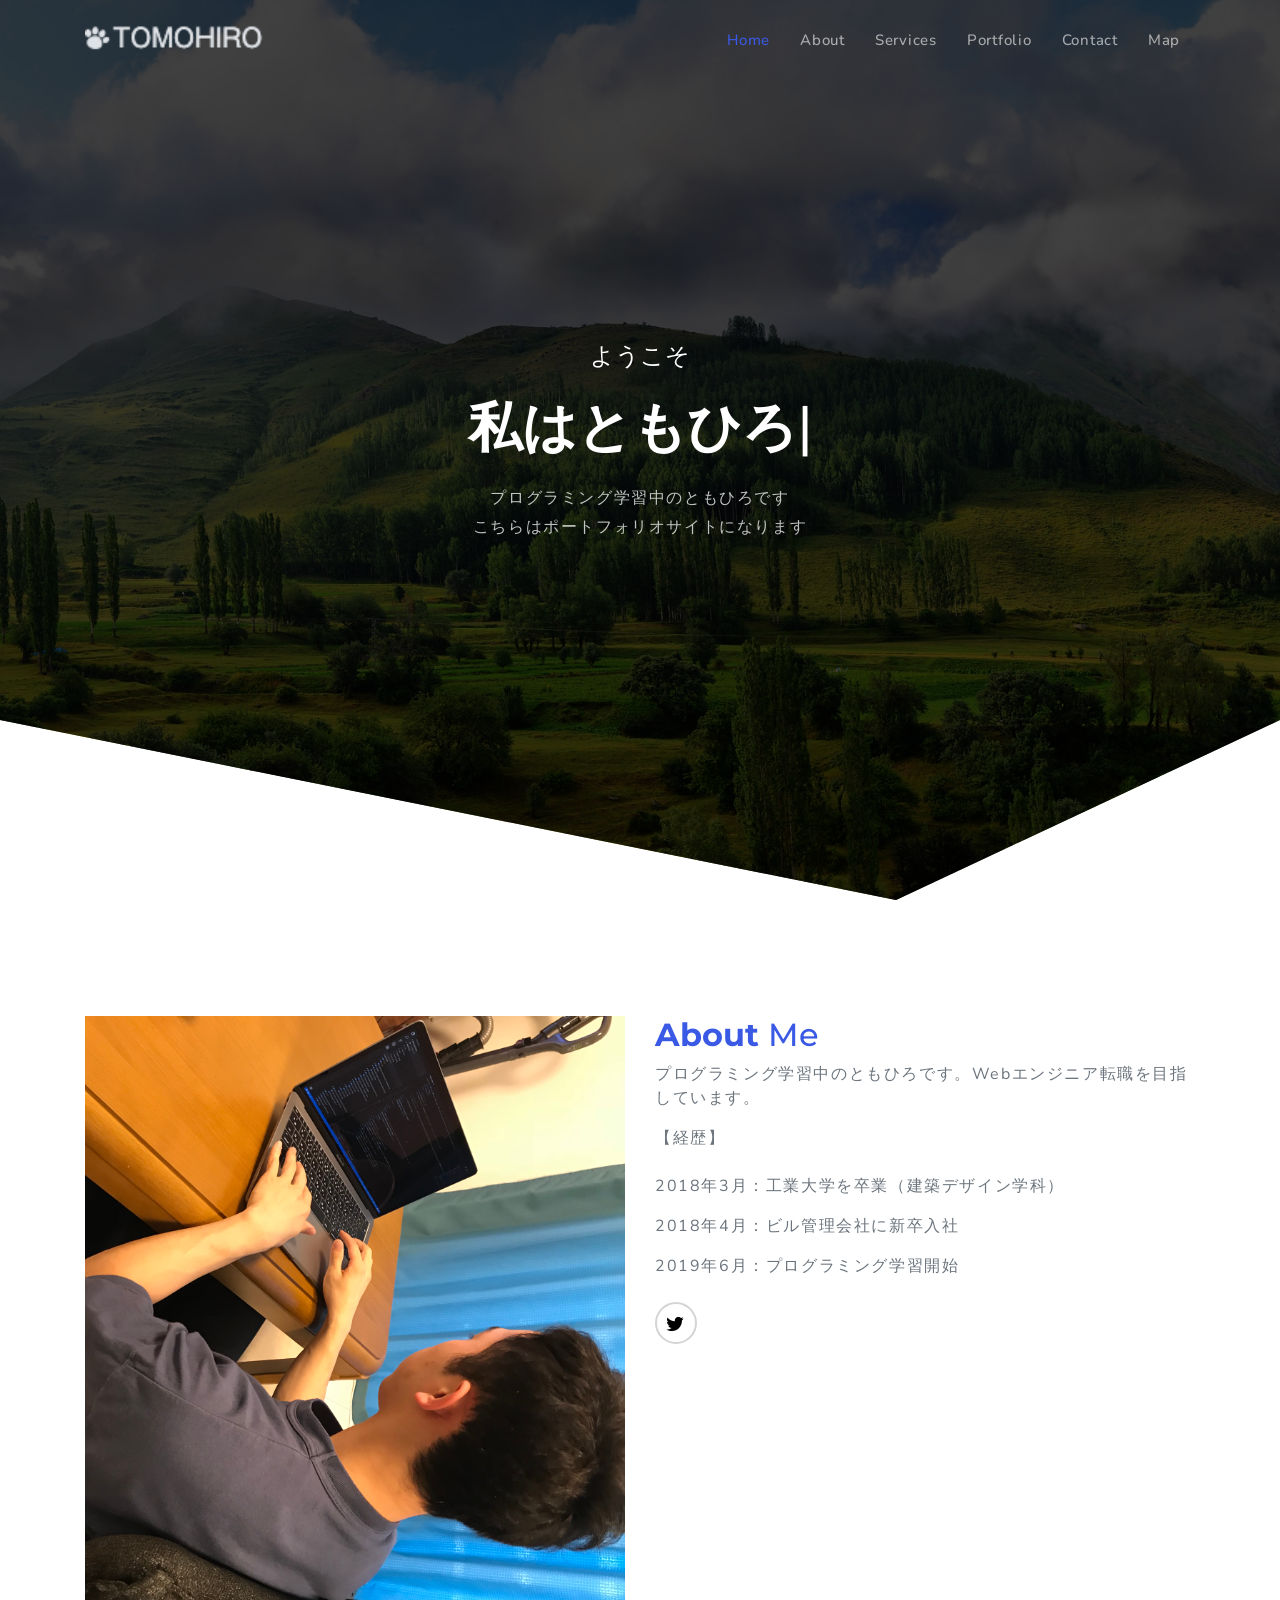
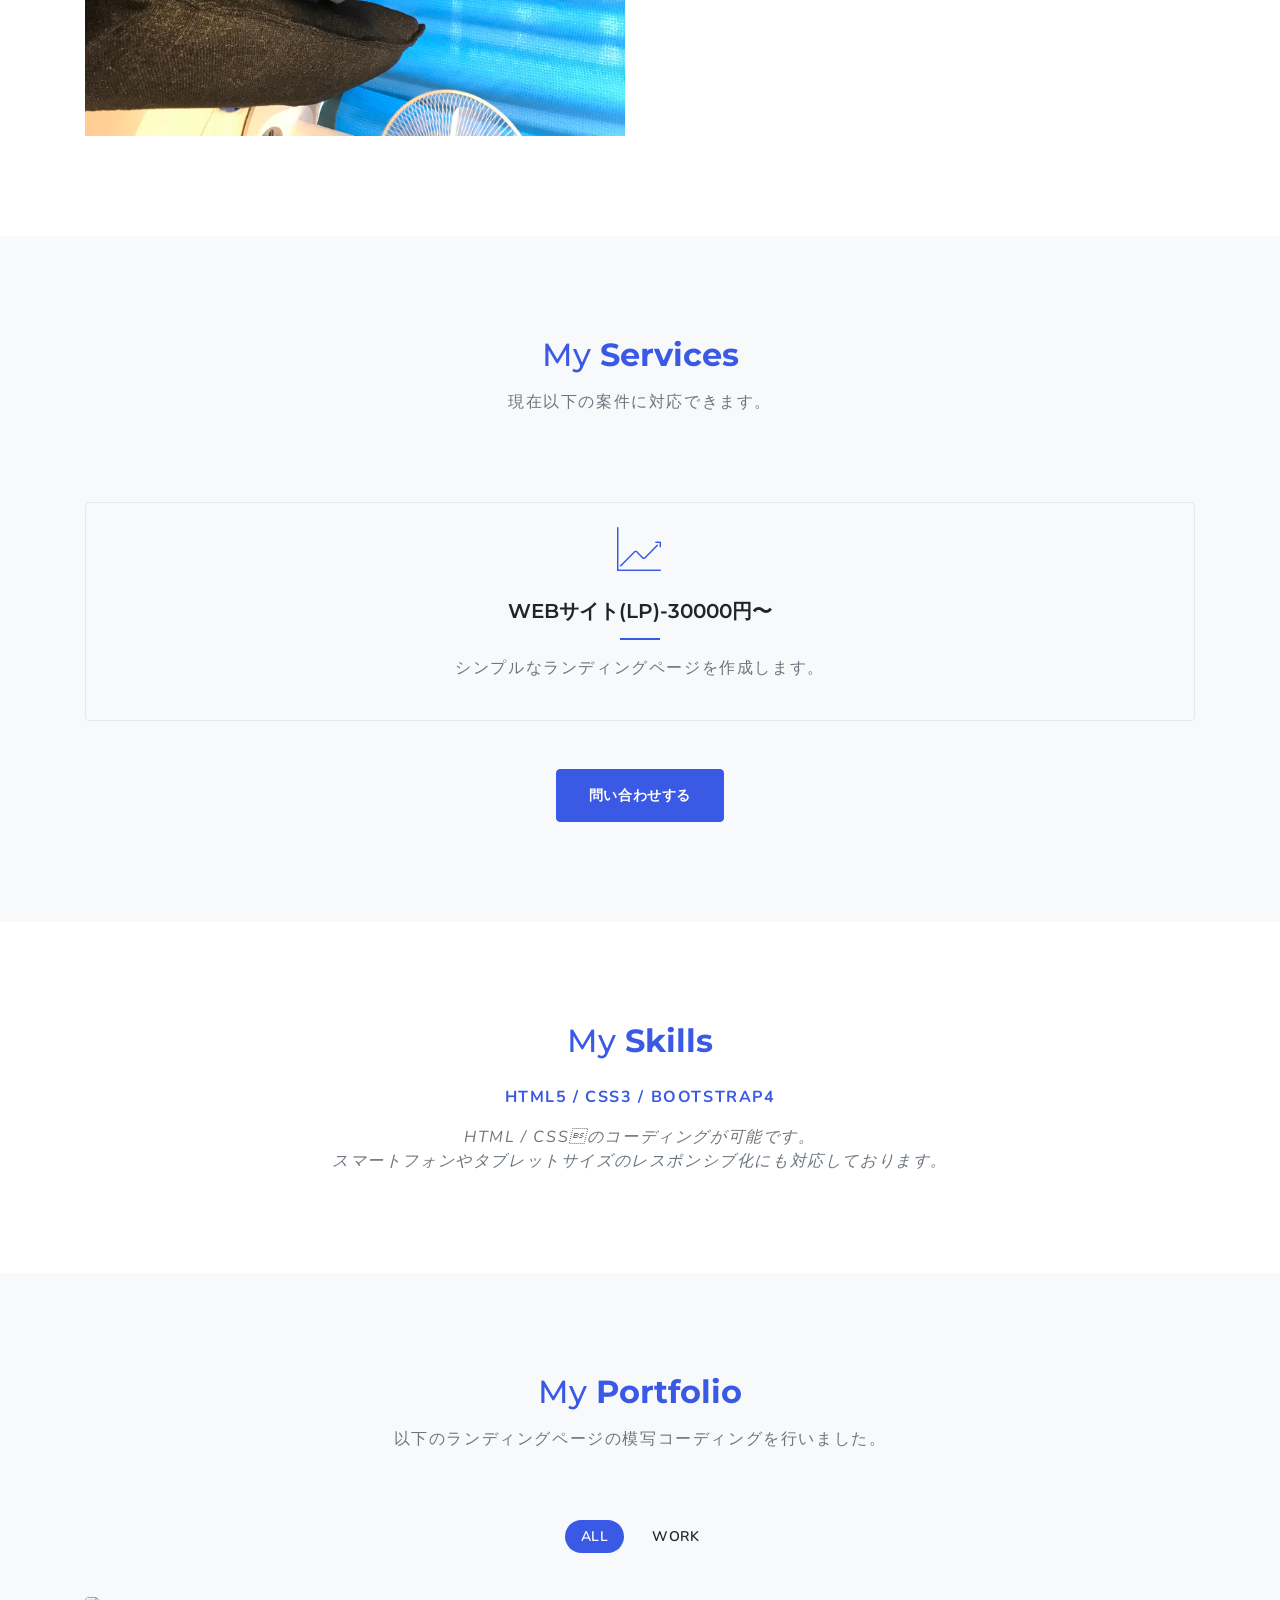
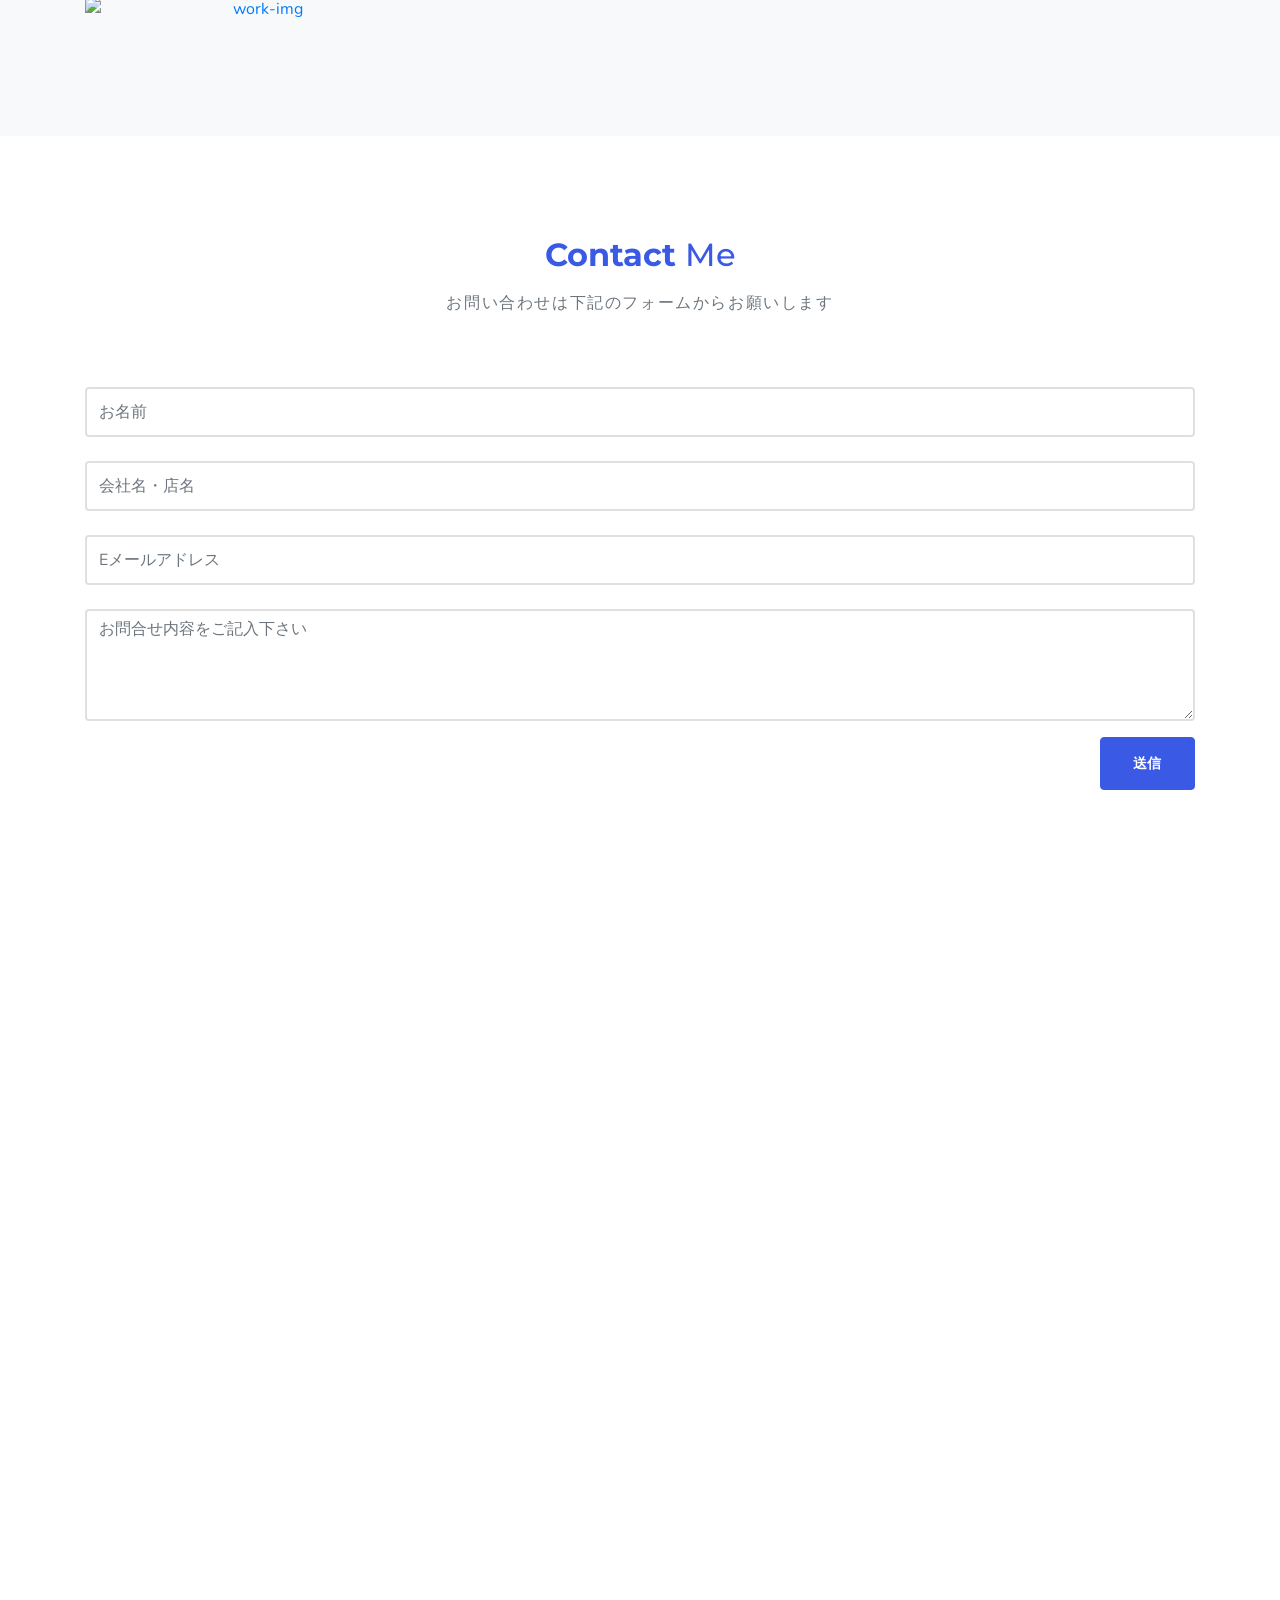
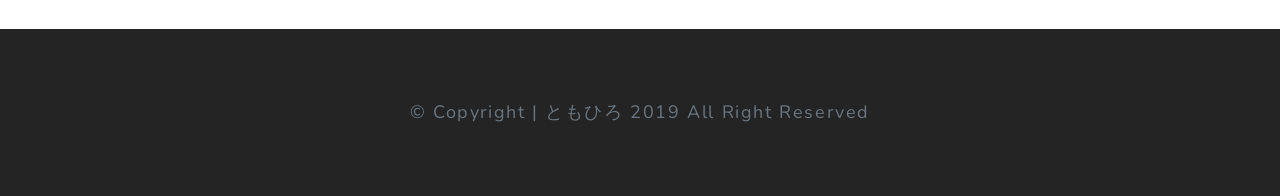
==== HTML/index_1.html @ e2dd45ac "portfolio commit" ====
<!DOCTYPE html>
<html lang="ja">
    <head>
        <meta charset="UTF-8">
        <meta name="viewport" content="width=device-width, initial-scale=1">
        <title>First Portfolio</title>
        <meta name="description" content="" />
        <meta name="keywords" content="" />
        <meta name="author" content="SRBThemes" />

        <link rel="shortcut icon" href="images/top-logo.png">

        <!--Bootstrap Css-->
        <link rel="stylesheet" type="text/css" href="css/bootstrap.min.css" />

        <!-- Materialdesign icons Css -->
        <link href="css/materialdesignicons.min.css" rel="stylesheet">

        <!-- Mobirise icons Css -->
        <link href="css/mobiriseicons.css" rel="stylesheet"> 

        <!-- Magnific-popup -->
        <link rel="stylesheet" href="css/magnific-popup.css">

        <!-- OWL SLIDER -->
        <link rel="stylesheet" href="css/owl.carousel.css" />
        <link rel="stylesheet" href="css/owl.theme.css" />
        <link rel="stylesheet" href="css/owl.transitions.css" />

        <!-- Custom style Css -->
        <link href="css/style.css" rel="stylesheet">

        <!-- Twitter card -->
        <meta name="twitter:card" content="summary_large_image"/> 
        <meta name="twitter:site" content="@Tomohiro_prg"/> 
        <meta property="og:url" content="https://www.tomohiro-p.com/"/>
        <meta property="og:title" content="ポートフォリオサイトが完成しました！"/> 
        <meta property="og:description" content="拙い内容ですが何とか形になりました。"/> 
        <meta property="og:image" content="https://www.tomohiro-p.com/public_html/images/ポートフォリオ1完成.png"/>

    </head>

    <body>

        <!-- Loader -->
        <div id="preloader">
            <div id="status">
                <div class="spinner">Loading...</div>
            </div>
        </div>

        <!-- Start Navbar -->
    	<nav class="navbar navbar-expand-lg fixed-top custom-nav sticky">
            <div class="container">

                <a class="navbar-brand pt-0 logo" href="#">
                    <img src="images/Tlogo-white.png" alt="" class="img-fluid logo-light">
                    <img src="images/Tlogo-dark.png" alt="" class="img-fluid logo-dark">
                </a>

                <button class="navbar-toggler" type="button" data-toggle="collapse" data-target="#navbarCollapse" aria-controls="navbarCollapse" aria-expanded="false" aria-label="Toggle navigation">
                    <span class="mdi mdi-menu"></span>
                </button>

                <div class="collapse navbar-collapse" id="navbarCollapse">
                    <ul class="navbar-nav ml-auto">
                        <li class="nav-item active">
                            <a class="nav-link" href="#home">Home</a>
                        </li>
                        <li class="nav-item">
                            <a class="nav-link" href="#about">About</a>
                        </li>
                        <li class="nav-item">
                            <a class="nav-link" href="#services">Services</a>
                        </li>
                        <li class="nav-item">
                            <a class="nav-link" href="#work">Portfolio</a>
                        </li>
                        <li class="nav-item">
                            <a class="nav-link" href="#contact">Contact</a>
                        </li>
                        <li class="nav-item">
                            <a class="nav-link" href="#Map">Map</a>
                        </li>
                    </ul>
                </div>
            </div>
        </nav>
        <!-- End Navbar -->

        <!-- START HOME -->
        <section class="section header-bg-img h-100vh" id="home">
            <div class="bg-overlay"></div>
            <div class="header-table">
                <div class="header-table-center">
                    <div class="container">
                        <div class="row justify-content-center">
                            <div class="col-lg-12">
                                <div class="text-center header-content mx-auto">
                                    <h4 class="text-white first-title mb-4">ようこそ</h4>
                                    <h1 class="header-name text-white text-capitalize mb-0"><span class="element font-weight-bold" data-elements="私はともひろ,社会人2年目,プログラミング学習中です"></span></h1>
                                    <p class="text-white mx-auto header-desc mt-4">プログラミング学習中のともひろです<br>こちらはポートフォリオサイトになります</p>
                                </div>
                            </div>
                        </div>
                    </div>
                </div>
            </div>
        </section>
        <!-- END HOME -->

        <!-- START ABOUT -->
        <section class="section" id="about">
            <div class="container">
                <div class="row">
                    <div class="col-lg-6">
                        <div class="mt-3">
                            <img src="images/image1.jpeg" alt="" class="img-fluid mx-auto d-block img-thumbnail　rounded-circle">
                        </div>
                    </div>
                    <div class="col-lg-6">
                        <div class="mt-3">
                            <h2 class="mini-title"><span class="font-weight-bold">About</span> Me</h2>
                            <p class="text-muted">プログラミング学習中のともひろです。Webエンジニア転職を目指しています。</p>
                            <p class="text-muted">【経歴】</p>
                            <p class="text-muted mt-4">2018年3月：工業大学を卒業（建築デザイン学科）</p>
                            <p class="text-muted mt-2">2018年4月：ビル管理会社に新卒入社</p>
                            <p class="text-muted mt-2">2019年6月：プログラミング学習開始</p>
                            <div>
                                <ul class="mb-0 about-social list-inline mt-4">
                                    <li class="list-inline-item"><a href="https://twitter.com/Tomohiro_prg"><i class="mdi mdi-twitter"></i></a></li>
                                </ul> 
                            </div>
                        </div>
                    </div>
                </div>
            </div>
        </section>
        <!-- END ABOUT -->

        <!-- START SERVICES -->
        <section class="section bg-light" id="services">
            <div class="container">
                <div class="row justify-content-center">
                    <div class="col-lg-12">
                        <div class="text-center">
                            <h2 class="mini-title">My <span class="font-weight-bold">Services</span></h2>
                            <p class="text-muted mx-auto section-subtitle mt-3">現在以下の案件に対応できます。</p>
                        </div>
                    </div>
                </div>
                <div class="row mt-5">
                    <div class="col-12">
                        <div class="text-center services-boxes rounded p-4 mt-4">
                            <div class="services-boxes-icon">
                                <i class="mbri-growing-chart text-custom display-4"></i>
                            </div>
                            <div class="mt-4">
                                <h5 class="mb-0">WEBサイト(LP)-30000円〜</h5>
                                <div class="services-title-border"></div>
                                <p class="text-muted mt-3">シンプルなランディングページを作成します。</p>
                            </div>
                        </div>
                    </div>
                    <div class="col-lg-12 text-center mt-5">
                           <a href="#contact"> <input type="button" onclick="" name="send" class="submitBnt btn btn-custom text-uppercase" value="問い合わせする">
                            <div id="simple-msg"></div> </a>
                        </div>                            
                </div>
            </div>
        </section>
        <!-- END SERVICES -->

        <!-- START CTA -->
        <section class="section">
            <div class="container">
                <div class="row">
                    <div class="col-lg-12">
                        <div class="text-center">
                            <h2 class="mini-title">My <span class="font-weight-bold">Skills</span></h2>
                        </div>
                        <div class="text-center mt-4">
                            <p><span class="can-do font-weight-bold">HTML5  /  CSS3  /  BOOTSTRAP4</span></p>
                            <i class="text-muted">HTML / CSSのコーディングが可能です。</i><br>
                            <i class="text-muted mt-6">スマートフォンやタブレットサイズのレスポンシブ化にも対応しております。</i>
                        </div>
                    </div>
                </div>
            </div>
        </section>
        <!-- END CTA -->

        <!-- START CLIENT -->
        <!-- END CLIENT -->

        <!--START WORK -->   
        <section class="section text-center bg-light" id="work">
            <div class="container">
                <div class="row justify-content-center">
                    <div class="col-lg-12">
                        <div class="text-center">
                            <h2 class="mini-title">My <span class="font-weight-bold">Portfolio</span></h2>
                            <p class="text-muted mx-auto section-subtitle mt-3">以下のランディングページの模写コーディングを行いました。</p>
                        </div>
                    </div>
                </div>
                <div class="row mt-5 ">
                    <ul class="col list-unstyled list-inline mb-0 text-uppercase work_menu" id="menu-filter">
                        <li class="list-inline-item"><a class="active" data-filter="*">All</a></li>
                        <li class="list-inline-item"><a class="" data-filter=".WORK">WORK</a></li>
                    </ul>
                </div>
            </div>
            <div class="container">
                <div class="row mt-4 work-filter">

                    <div class="col-lg-4 work_item seo wordpress">
                        <a href="images/FireShot Capture - Nuno - Responsive Bootstrap Theme - .png" class="img-zoom">
                            <div class="work_box">
                                <div class="work_img">
                                    <img src="images/FireShot Capture - Nuno - Responsive Bootstrap Theme - .png" class="img-fluid mx-auto d-block rounded" alt="work-img">
                                </div>
                                <div class="work_detail">
                                    <p class="mb-2">模写コーディング</p>
                                    <h4 class="mb-0">NUNO</h4>
                                </div>
                            </div>
                        </a>
                    </div>

                </div>
            </div>
        </section>
        <!--END WORK -->

        <!-- START BLOG -->
        
        <!-- END BLOG -->

        
        <!-- START CONTACT -->
        <section class="section" id="contact">
            <div class="container">
                <div class="row justify-content-center">
                    <div class="col-lg-12">
                        <div class="text-center">
                            <h2 class="mini-title"><span class="font-weight-bold">Contact</span> Me</h2>
                            <p class="text-muted mx-auto section-subtitle mt-3">お問い合わせは下記のフォームからお願いします</p>
                        </div>
                    </div>
                </div> 
                
                <div class="row mt-5">
                    <div class="col-lg-12">
                        <div class="form-kerri contact_form">
                            <div id="message">
                            <form method="post" action="https://docs.google.com/forms/d/e/1FAIpQLSfWb89iBG3KanqYrWoj-IJYc4xlv-bCYcc3kY2G_i1L1k1E7g/formResponse" name="contact-form" id="working_form" target="_top">
                                <div class="row">
                                    <div class="col-12">
                                        <div class="form-group mt-2">
                                            <input name="entry.1103098903" id="name" type="text" class="form-control" placeholder="お名前" required/>
                                        </div>
                                    </div>
                                    <div class="col-12">
                                        <div class="form-group mt-2">
                                            <input name="entry.994444176" id="company" type="text" class="form-control" placeholder="会社名・店名" required/>
                                        </div>
                                    </div>
                                    <div class="col-12">
                                        <div class="form-group mt-2">
                                            <input name="entry.2099727478" id="email" type="email" class="form-control" placeholder="Eメールアドレス" required/>
                                        </div>
                                    </div>                                
                                </div>
                                
                                <div class="row">
                                    <div class="col-lg-12">
                                        <div class="form-group mt-2">
                                            <textarea required name="entry.84946763" id="comments" rows="4" class="form-control" placeholder="お問合せ内容をご記入下さい"></textarea>
                                        </div>
                                    </div>
                                </div>
                                <div class="row">
                                    <div class="col-lg-12 text-right">
                                        <input type="submit" id="submit" name="send" class="submitBnt btn btn-custom text-uppercase" value="送信">
                                    </div>
                                </div>
                            </form>
                             </div>
                            </div>
                        </div>  
                    </div>
                </div>
            </div>
        </section>

        <!-- END CONTACT -->

        <!-- START MAP -->

            <div class="container text-center my-4" id="Map">
                    <iframe class="map" src="https://www.google.com/maps/embed?pb=!1m18!1m12!1m3!1d3240.827853398547!2d139.76493611528775!3d35.68124053757866!2m3!1f0!2f0!3f0!3m2!1i1024!2i768!4f13.1!3m3!1m2!1s0x60188bfbd89f700b%3A0x277c49ba34ed38!2z5p2x5Lqs6aeF!5e0!3m2!1sja!2sjp!4v1567307758973!5m2!1sja!2sjp" width="800" height="600" frameborder="0" style="border:0;" allowfullscreen=""></iframe>
            </div>

        <!-- END MAP -->

        <!--START FOOTER-->
        <footer class="footer bg-light">
            <div class="container">
                <div class="row justify-content-center text-center">
                    <div class="col-md-12">
                        <div class="text-center text-white footer-alt">
                            <p class="text-muted mb-0">&copy; Copyright | ともひろ 2019 All Right Reserved</p>
                        </div>
                    </div>
                </div>
            </div>
        </footer>
        <!--END FOOTER-->
      
        <!-- JAVASCRIPTS -->
        <script src="js/jquery.min.js"></script>
        <script src="js/popper.min.js"></script>
        <script src="js/bootstrap.min.js"></script>
        <!--EASING JS-->
        <script src="js/jquery.easing.min.js"></script>
        <script src="js/scrollspy.min.js"></script>
        <!--PORTFOLIO FILTER JS-->
        <script src="js/isotope.js"></script>
        <!-- Magnific Popup Js -->
        <script src="js/jquery.magnific-popup.min.js"></script>
        <!-- TYPED -->
        <script src="js/typed.js"></script>
        <!-- OWL CAROUSEL -->
        <script src="js/owl.carousel.min.js"></script>
        <!-- CONTACT JS -->
        <script src="js/contact.js"></script>
        <!--CUSTOM JS-->
        <script src="js/custom.js"></script>
    </body>
</html>
---- HTML/css/mobiriseicons.css ----
@font-face {
  font-family: 'MobiriseIcons';
  src:  url('../fonts/MobiriseIcons.eot?5dqoim');
  src:  url('../fonts/MobiriseIcons.eot?5dqoim#iefix') format('embedded-opentype'),
    url('../fonts/mobirise.ttf?5dqoim') format('truetype'),
    url('../fonts/mobirise.woff?5dqoim') format('woff'),
    url('../fonts/MobiriseIcons.svg?5dqoim#MobiriseIcons') format('svg');
  font-weight: normal;
  font-style: normal;
}

[class^="mbri-"], [class*=" mbri-"] {
  /* use !important to prevent issues with browser extensions that change fonts */
  font-family: 'MobiriseIcons' !important;
  speak: none;
  font-style: normal;
  font-weight: normal;
  font-variant: normal;
  text-transform: none;
  line-height: 1;

  /* Better Font Rendering =========== */
  -webkit-font-smoothing: antialiased;
  -moz-osx-font-smoothing: grayscale;
}

.mbri-add-submenu:before {
  content: "\e900";
}
.mbri-alert:before {
  content: "\e901";
}
.mbri-align-center:before {
  content: "\e902";
}
.mbri-align-justify:before {
  content: "\e903";
}
.mbri-align-left:before {
  content: "\e904";
}
.mbri-align-right:before {
  content: "\e905";
}
.mbri-android:before {
  content: "\e906";
}
.mbri-apple:before {
  content: "\e907";
}
.mbri-arrow-down:before {
  content: "\e908";
}
.mbri-arrow-next:before {
  content: "\e909";
}
.mbri-arrow-prev:before {
  content: "\e90a";
}
.mbri-arrow-up:before {
  content: "\e90b";
}
.mbri-bold:before {
  content: "\e90c";
}
.mbri-bookmark:before {
  content: "\e90d";
}
.mbri-bootstrap:before {
  content: "\e90e";
}
.mbri-briefcase:before {
  content: "\e90f";
}
.mbri-browse:before {
  content: "\e910";
}
.mbri-bulleted-list:before {
  content: "\e911";
}
.mbri-calendar:before {
  content: "\e912";
}
.mbri-camera:before {
  content: "\e913";
}
.mbri-cart-add:before {
  content: "\e914";
}
.mbri-cart-full:before {
  content: "\e915";
}
.mbri-cash:before {
  content: "\e916";
}
.mbri-change-style:before {
  content: "\e917";
}
.mbri-chat:before {
  content: "\e918";
}
.mbri-clock:before {
  content: "\e919";
}
.mbri-close:before {
  content: "\e91a";
}
.mbri-cloud:before {
  content: "\e91b";
}
.mbri-code:before {
  content: "\e91c";
}
.mbri-contact-form:before {
  content: "\e91d";
}
.mbri-credit-card:before {
  content: "\e91e";
}
.mbri-cursor-click:before {
  content: "\e91f";
}
.mbri-cust-feedback:before {
  content: "\e920";
}
.mbri-database:before {
  content: "\e921";
}
.mbri-delivery:before {
  content: "\e922";
}
.mbri-desktop:before {
  content: "\e923";
}
.mbri-devices:before {
  content: "\e924";
}
.mbri-down:before {
  content: "\e925";
}
.mbri-download:before {
  content: "\e926";
}
.mbri-drag-n-drop:before {
  content: "\e927";
}
.mbri-drag-n-drop2:before {
  content: "\e928";
}
.mbri-edit:before {
  content: "\e929";
}
.mbri-edit2:before {
  content: "\e92a";
}
.mbri-error:before {
  content: "\e92b";
}
.mbri-extension:before {
  content: "\e92c";
}
.mbri-features:before {
  content: "\e92d";
}
.mbri-file:before {
  content: "\e92e";
}
.mbri-flag:before {
  content: "\e92f";
}
.mbri-folder:before {
  content: "\e930";
}
.mbri-gift:before {
  content: "\e931";
}
.mbri-github:before {
  content: "\e932";
}
.mbri-globe-2:before {
  content: "\e933";
}
.mbri-globe:before {
  content: "\e934";
}
.mbri-growing-chart:before {
  content: "\e935";
}
.mbri-hearth:before {
  content: "\e936";
}
.mbri-help:before {
  content: "\e937";
}
.mbri-home:before {
  content: "\e938";
}
.mbri-hot-cup:before {
  content: "\e939";
}
.mbri-idea:before {
  content: "\e93a";
}
.mbri-image-gallery:before {
  content: "\e93b";
}
.mbri-image-slider:before {
  content: "\e93c";
}
.mbri-info:before {
  content: "\e93d";
}
.mbri-italic:before {
  content: "\e93e";
}
.mbri-key:before {
  content: "\e93f";
}
.mbri-laptop:before {
  content: "\e940";
}
.mbri-layers:before {
  content: "\e941";
}
.mbri-left-right:before {
  content: "\e942";
}
.mbri-left:before {
  content: "\e943";
}
.mbri-letter:before {
  content: "\e944";
}
.mbri-like:before {
  content: "\e945";
}
.mbri-link:before {
  content: "\e946";
}
.mbri-lock:before {
  content: "\e947";
}
.mbri-login:before {
  content: "\e948";
}
.mbri-logout:before {
  content: "\e949";
}
.mbri-magic-stick:before {
  content: "\e94a";
}
.mbri-map-pin:before {
  content: "\e94b";
}
.mbri-menu:before {
  content: "\e94c";
}
.mbri-mobile:before {
  content: "\e94d";
}
.mbri-mobile2:before {
  content: "\e94e";
}
.mbri-mobirise:before {
  content: "\e94f";
}
.mbri-more-horizontal:before {
  content: "\e950";
}
.mbri-more-vertical:before {
  content: "\e951";
}
.mbri-music:before {
  content: "\e952";
}
.mbri-new-file:before {
  content: "\e953";
}
.mbri-numbered-list:before {
  content: "\e954";
}
.mbri-opened-folder:before {
  content: "\e955";
}
.mbri-pages:before {
  content: "\e956";
}
.mbri-paper-plane:before {
  content: "\e957";
}
.mbri-paperclip:before {
  content: "\e958";
}
.mbri-photo:before {
  content: "\e959";
}
.mbri-photos:before {
  content: "\e95a";
}
.mbri-pin:before {
  content: "\e95b";
}
.mbri-play:before {
  content: "\e95c";
}
.mbri-plus:before {
  content: "\e95d";
}
.mbri-preview:before {
  content: "\e95e";
}
.mbri-print:before {
  content: "\e95f";
}
.mbri-protect:before {
  content: "\e960";
}
.mbri-question:before {
  content: "\e961";
}
.mbri-quote-left:before {
  content: "\e962";
}
.mbri-quote-right:before {
  content: "\e963";
}
.mbri-redo:before {
  content: "\e964";
}
.mbri-refresh:before {
  content: "\e965";
}
.mbri-responsive:before {
  content: "\e966";
}
.mbri-right:before {
  content: "\e967";
}
.mbri-rocket:before {
  content: "\e968";
}
.mbri-sad-face:before {
  content: "\e969";
}
.mbri-sale:before {
  content: "\e96a";
}
.mbri-save:before {
  content: "\e96b";
}
.mbri-search:before {
  content: "\e96c";
}
.mbri-setting:before {
  content: "\e96d";
}
.mbri-setting2:before {
  content: "\e96e";
}
.mbri-setting3:before {
  content: "\e96f";
}
.mbri-share:before {
  content: "\e970";
}
.mbri-shopping-bag:before {
  content: "\e971";
}
.mbri-shopping-basket:before {
  content: "\e972";
}
.mbri-shopping-cart:before {
  content: "\e973";
}
.mbri-sites:before {
  content: "\e974";
}
.mbri-smile-face:before {
  content: "\e975";
}
.mbri-speed:before {
  content: "\e976";
}
.mbri-star:before {
  content: "\e977";
}
.mbri-success:before {
  content: "\e978";
}
.mbri-sun:before {
  content: "\e979";
}
.mbri-sun2:before {
  content: "\e97a";
}
.mbri-tablet-vertical:before {
  content: "\e97b";
}
.mbri-tablet:before {
  content: "\e97c";
}
.mbri-target:before {
  content: "\e97d";
}
.mbri-timer:before {
  content: "\e97e";
}
.mbri-to-ftp:before {
  content: "\e97f";
}
.mbri-to-local-drive:before {
  content: "\e980";
}
.mbri-touch-swipe:before {
  content: "\e981";
}
.mbri-touch:before {
  content: "\e982";
}
.mbri-trash:before {
  content: "\e983";
}
.mbri-underline:before {
  content: "\e984";
}
.mbri-undo:before {
  content: "\e985";
}
.mbri-unlink:before {
  content: "\e986";
}
.mbri-unlock:before {
  content: "\e987";
}
.mbri-up-down:before {
  content: "\e988";
}
.mbri-up:before {
  content: "\e989";
}
.mbri-update:before {
  content: "\e98a";
}
.mbri-upload:before {
  content: "\e98b";
}
.mbri-user:before {
  content: "\e98c";
}
.mbri-user2:before {
  content: "\e98d";
}
.mbri-users:before {
  content: "\e98e";
}
.mbri-video-play:before {
  content: "\e98f";
}
.mbri-video:before {
  content: "\e990";
}
.mbri-watch:before {
  content: "\e991";
}
.mbri-website-theme:before {
  content: "\e992";
}
.mbri-wifi:before {
  content: "\e993";
}
.mbri-windows:before {
  content: "\e994";
}
.mbri-zoom-out:before {
  content: "\e995";
}
---- HTML/css/style.css ----
/*-----------------------------------------------------------
* Template Name    : Kerri | Responsive Bootstrap 4 Personal Template
* Author           : SRBThemes
* Version          : 1.0.0
* Created          : March 2018
* File Description : Main css file of the template
*------------------------------------------------------------
*/


/***********************
    1.BASIC
    2.HELPER
    3.NAVBAR
    4.HOME
    5.ABOUT 
    6.SERVICES
    7.CLIENT
    8.WORK
    9.CONTACT
    10.FOOTER
    11.RESPONSIVE
************************/

@import url('https://fonts.googleapis.com/css?family=Montserrat:400,500,600|Nunito:400,600,700');


/*======================
        1.BASIC
========================*/

body {
    font-family: 'Nunito', sans-serif;
    overflow-x: hidden;
}

h1,
h2,
h3,
h4,
h5,
h6 {
    font-family: 'Montserrat', sans-serif;
}

a,
a:hover,
a:focus,
button,
button:focus {
    text-decoration: none !important;
    outline: none !important;
    box-shadow: none !important;
}

::selection {
    background: rgba(166, 175, 189, 0.3);
}

::-moz-selection {
    background: rgba(166, 175, 189, 0.3);
}

#preloader {
    position: fixed;
    top: 0;
    left: 0;
    right: 0;
    bottom: 0;
    background-color: #fff;
    z-index: 9999999;
}

#status {
    width: 40px;
    height: 40px;
    position: absolute;
    left: 50%;
    top: 50%;
    margin: -20px 0 0 -20px;
}

.spinner {
    margin: 0 auto;
    font-size: 10px;
    position: relative;
    text-indent: -9999em;
    border-top: 5px solid #3a59e4;
    border-right: 5px solid #3a59e4;
    border-bottom: 5px solid #3a59e4;
    border-left: 5px solid rgb(255, 255, 255);
    -webkit-transform: translateZ(0);
    -ms-transform: translateZ(0);
    transform: translateZ(0);
    -webkit-animation: load8 1.1s infinite linear;
    animation: load8 1.1s infinite linear;
}

.spinner,
.spinner:after {
    border-radius: 50%;
    width: 40px;
    height: 40px;
}

@-webkit-keyframes load8 {
    0% {
        -webkit-transform: rotate(0deg);
        transform: rotate(0deg);
    }
    100% {
        -webkit-transform: rotate(360deg);
        transform: rotate(360deg);
    }
}

@keyframes load8 {
    0% {
        -webkit-transform: rotate(0deg);
        transform: rotate(0deg);
    }
    100% {
        -webkit-transform: rotate(360deg);
        transform: rotate(360deg);
    }
}

/*==========================
        2.HELPER
============================*/

.section {
    padding-top: 100px;
    padding-bottom: 100px;
    position: relative;
    background-color: #fff;
}

.text-custom{
    color: #3a59e4 !important;
}

.h-100vh{
    height: 100vh;
}

.z-index{
    z-index: 2;
}

.clippath_none{
    clip-path: none !important;
}

.section-subtitle{
    max-width: 500px;
}

.btn {
    padding: 15px 32px;
    font-size: 14px;
    font-weight: 700;
    transition: all 0.5s;
    letter-spacing: 0.6px;
    color: #fff;
    box-shadow: none !important;
    text-transform: uppercase;
    outline: none !important;
}

.btn-custom{
    border:1px solid #3a59e4;
    background-color: #3a59e4;
}

.btn-round {
    border-radius: 30px;
}

.btn-custom:hover,
.btn-custom:focus,
.btn-custom:active,
.btn-custom.active,
.btn-custom.focus,
.btn-custom:active,
.btn-custom:focus,
.btn-custom:hover,
.open > .dropdown-toggle.btn-custom {
    color: #f3f3f3;
    background-color: #5c74df;
    border-color: #5c74df;
}

.btn-outline-custom {
    border: 2px solid #f5f5f5;
}

.btn-outline-custom:hover,
.btn-outline-custom:focus,
.btn-outline-custom:active,
.btn-outline-custom.active,
.btn-outline-custom.focus,
.btn-outline-custom:active,
.btn-outline-custom:focus,
.btn-outline-custom:hover,
.open > .dropdown-toggle.btn-outline-custom {
    color: #000;
    background-color: #fff;
    border-color: #fff;
}

.bg-overlay {
    background-color: rgba(0, 0, 0, 0.75);
    position: absolute;
    top: 0;
    right: 0;
    width: 100%;
    height: 100%;
}

p {
    letter-spacing: .1rem;
}

i {
    letter-spacing: .1rem;
}


/*==========================
        3.NAVBAR CUSTOM
============================*/

.custom-nav {
    background-color: transparent;
    padding: 20px 0px;
    width: 100%;
    border-radius: 0px;
    z-index: 999;
    margin-bottom: 0px;
    transition: all 0.5s ease-in-out;
}

.custom-nav .navbar-nav li a {
    color: rgba(255, 255, 255, 0.6) !important;
    font-size: 15px;
    background-color: transparent !important;
    margin: 0 7px;
    letter-spacing: 0.05em;
    line-height: 24px;
    transition: all 0.5s;
    font-weight: 500;
}

.custom-nav .navbar-brand .logo-light,.custom-nav .navbar-brand .logo-dark {
    height: 27px;
}

.logo .logo-light {
  display: inline-block;
}

.stickyadd .logo .logo-dark {
  display: inline-block;
}

.stickyadd .logo .logo-light {
  display:none;
}

.logo .logo-dark {
  display: none;
}

.custom-nav .navbar-brand {
    color: #fff !important;
    text-transform: uppercase;
}

.custom-nav .navbar-toggler {
    color: #fff;
    font-size: 35px;
    padding: 0px;
}

.custom-nav .navbar-nav li a:hover,
.custom-nav .navbar-nav li a:active,
.custom-nav .navbar-nav li.active a,
.custom-nav.stickyadd .navbar-nav li a:hover,
.custom-nav.stickyadd .navbar-nav li a:active,
.custom-nav.stickyadd .navbar-nav li.active a {
    color: #3a59e4 !important;
}

.custom-nav.stickyadd {
    background-color: #fff  !important;
    box-shadow: 0 1px 8px 3px rgba(0, 0, 0, 0.050980392156862744);
    padding: 15px 0px;
}

.custom-nav.stickyadd .navbar-nav li a {
    color: rgba(0, 0, 0, 0.6) !important;
}

/*===========================
        4.HOME
=============================*/

.header-bg-img {
    background-image: url(../images/nature1.jpg);
    position: relative;
    background-size: cover;
    background-position: center center;
    clip-path: polygon(0 0, 100% 0, 100% 80%, 70% 100%, 0 80%);
}

.header-content{
    max-width: 800px;
}

.header-table-center {
    display: table-cell;
    vertical-align: middle;
}

.header-table {
    display: table;
    width: 100%;
    height: 100%;
}

.header-name{
    font-size: 54px;
}

.header-desc{
    max-width: 500px;
    line-height: 1.8;
    color: rgba(255, 255, 255, 0.75) !important;
}

/*===========================
        5.ABOUT
=============================*/

.about-social li a {
    color: #000;
    display: inline-block;
    height: 42px;
    width: 42px;
    font-size: 20px;
    border-radius: 50%;
    border: 2px solid #d4d4d4;
    line-height: 40px;
    transition: all 0.5s;
    text-align: center;
}

.about-social li a:hover {
    color: #3a59e4;
    border-color: #3a59e4;
}

.mini-title{
    color: #3a59e4;
}

.can-do{
    color: #3a59e4;
}

 


/*===========================
        6.SERVICES
=============================*/

.services-boxes {
    border: 1px solid #e8e8e8;
}

.services-boxes .services-boxes-icon i{
    font-size: 44px;
}

.services-boxes .services-title-border{
    height: 2px;
    width: 40px;
    margin: 15px auto;
    background: #3a59e4;
    transition: all 0.5s;
}

.services-boxes:hover .services-title-border{
    width: 60px;
}

.service-box {
    border: 1px solid #eaeaea;
    border-radius: 8px;
}

.services-boxes h5{
    font-weight: 600;
}

.service-box .service-content h5 {
    font-size: 20px;
    font-weight: 700;
}

.service-box .service-content p {
    font-size: 15px;
}


/*===========================
        7.CLIENT
=============================*/

.testi_boxes {
    max-width:750px;
}

.client_review {
    font-size: 18px;
}

.client_name {
    font-size: 16px;
}

.testi_boxes .tam_testi_icon {
    font-size: 50px;
}

.owl-theme .owl-controls .owl-page {
    margin: 20px 0px;
}

.owl-theme .owl-controls .owl-page span {
    display: block;
    width: 12px;
    height: 6px;
    margin: 5px 4px;
    filter: Alpha(Opacity=50);
    opacity: 0.5;
    -webkit-border-radius: 20px;
    -moz-border-radius: 20px;
    border-radius: 20px;
    transition: all 0.5s;
    background: #3a59e4;
}

.owl-theme .owl-controls .owl-page.active span {
    width: 20px;
}        

/*===========================
        8.WORK
=============================*/
.work_menu li a {
    cursor: pointer;
    display: block;
    border-radius: 30px;
    letter-spacing: 0.03em;
    margin-bottom: 5px;
    font-weight: 600;
    font-size: 14px;
    padding: 6px 16px;
    transition: all 0.5s;
    margin-top: 5px;
}

.work_menu a.active,
.work_menu a:hover {
    background-color: #3a59e4;
    color: #fff !important;
}

.work_item {
    position: relative;
    padding: 15px;
}

.work_box {
    overflow: hidden;
    position: relative;
}

.work_box .work_img {
    position: relative;
    overflow: hidden;
}

.work_box .work_img:after {
    content: " ";
    display: block;
    width: 100%;
    height: 100%;
    position: absolute;
    top: 0;
    left: 0;
    border-radius: 5px;
    transition: all 0.27s cubic-bezier(0.3, 0.1, 0.58, 1);
}

.work_box .work_img>img {
    transition: all 0.3s cubic-bezier(0.3, 0.1, 0.58, 1);
    border-radius: 0;
}

.work_box .work_detail {
    opacity: 0;
    color: #ffffff;
    width: 100%;
    padding: 20px;
    box-sizing: border-box;
    position: absolute;
    left: 0;
    overflow: hidden;
    transition: all 0.27s cubic-bezier(0.3, 0.1, 0.58, 1);
}

.work_box .work_detail h4 {
    font-size: 18px;
}

.work_box .work_detail p {
    color: rgba(255, 255, 255, 0.6);
    font-size: 14px;
}

.work_box:hover .work_detail {
    top: 50%;
    transform: translate(0, -50%);
    opacity: 1;
}

.work_box:hover .work_img:after {
    background: rgba(0, 0, 0, 0.8);
}

.work_box:hover .work_img>img {
    transform: scale(1.05);
}

#work {
    background-color:;
}


/*=========================
        9.CONTACT
===========================*/

.form-kerri .form-control {
    box-shadow: none !important;
    height: 50px;
    border: 2px solid #e0e0e0;
}

.form-kerri .form-control:focus {
    border-color: #3a59e4;
}

.form-kerri textarea.form-control {
    height: auto;
}

.contact_detail-title {
    font-size: 18px;
}

.error {
    margin: 8px 0px;
    display: none;
    color: red;
}

.error_msg {
    margin-bottom: 20px;
    text-align: center;
    font-size: 18px;
    color: red;
    font-weight: 700;
}

.gig_loader {
    display: none;
}

#success_msg {
    text-align: center;
    margin-bottom: 20px;
}

#success_msg h3 {
    color: #0dba26;
    font-size: 22px;
}



/*======================
        10.FOOTER
========================*/

.footer{
    padding: 70px 0px;
    background-color: #242424 !important;
}

.footer .footer-alt p {
    font-size: 18px;
}

.footer .footer-alt ul li a {
    border-radius: 50%;
    transition: all 0.5s;
    background-color: rgba(241, 241, 241, 0.08);
    width: 42px;
    height: 42px;
    display: block;
    font-size: 18px;
    line-height: 42px;
    text-align: center;
}

/*=========================
        9.CONTACT
===========================*/

#Map {
    position: relative;
	padding: 0 0 54%;
	height: 0;
    overflow: hidden;
}

#Map iframe{
position: absolute;
top: 0;
left: 0;
width: 100% !important;
height: 75% !important;
}



/*===========================
        11.RESPONSIVE
=============================*/

@media (min-width: 200px) and (max-width: 768px) {
    .custom-nav {
        background-color: #fff !important;
        padding: 10px 0px !important;
    }
    .custom-nav .container {
        width: 85%;
    }
    .custom-nav .navbar-toggler {
        color: #000;
        font-size: 26px;
        border: none;
    }
    .custom-nav .logo .logo-dark {
        display:inline-block;
    }
    .custom-nav .navbar-nav li a {
        color: rgba(0, 0, 0, 0.6) !important;
    }
    .custom-nav .logo .logo-light {
        display:none;
    }
    .h-100vh{
        height:auto;
    }
    .header-bg-img{
        clip-path: none;
    }
    .custom-nav .navbar-nav li a {
        margin: 0 0px;
        line-height: 15px;
    }
    .header-name{
        font-size:38px;
    }
}
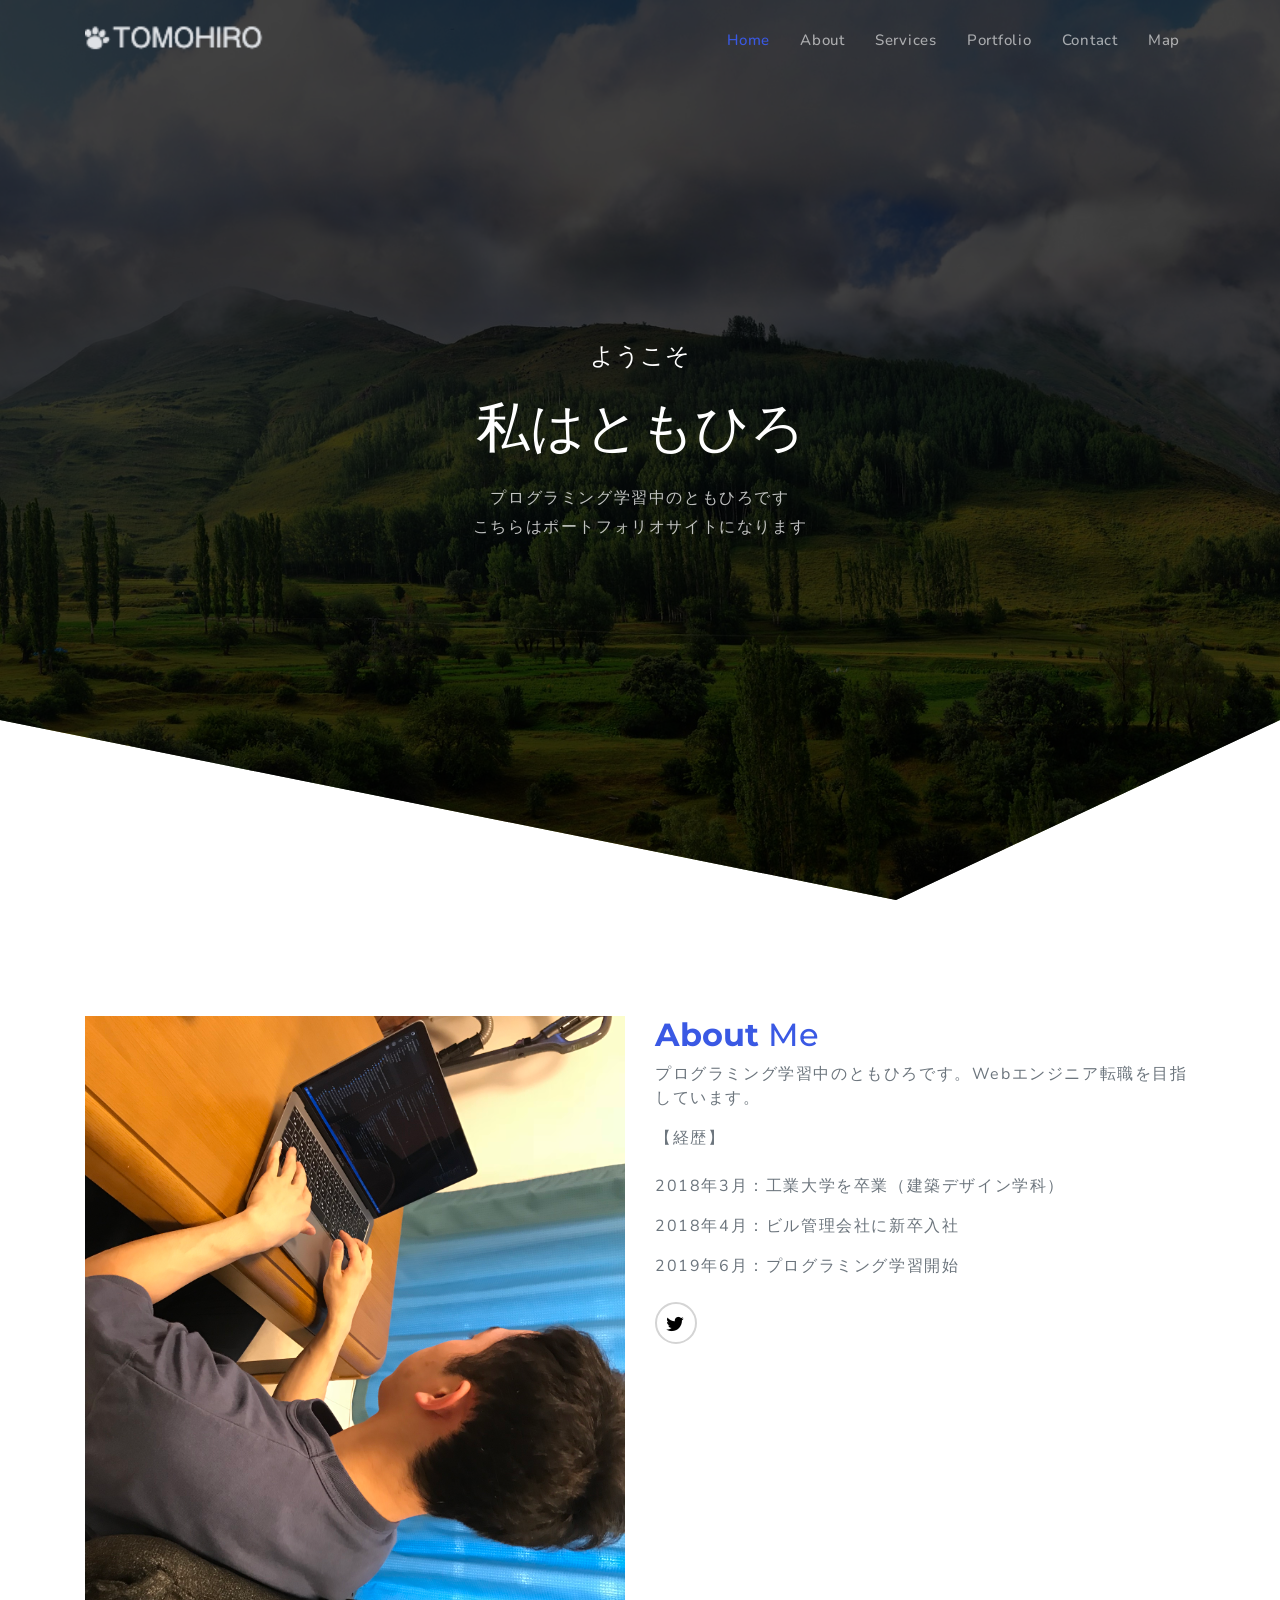
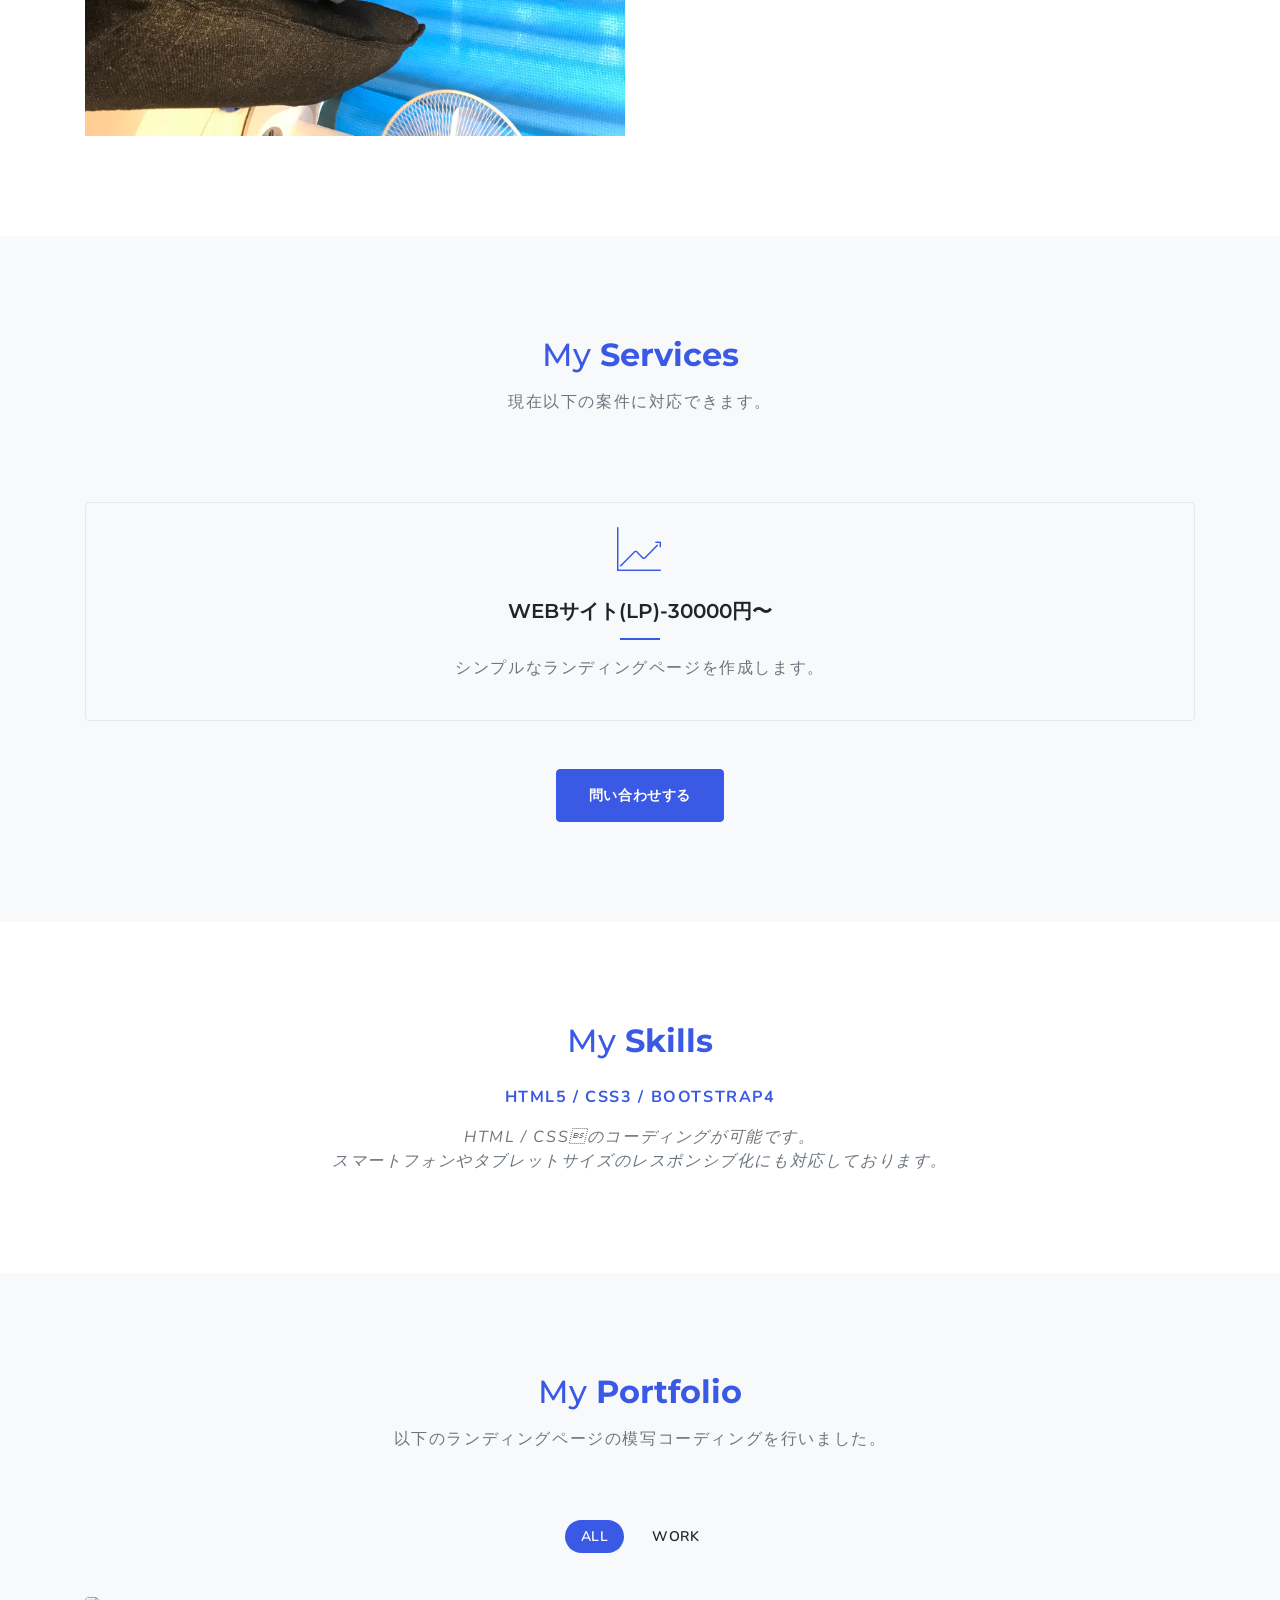
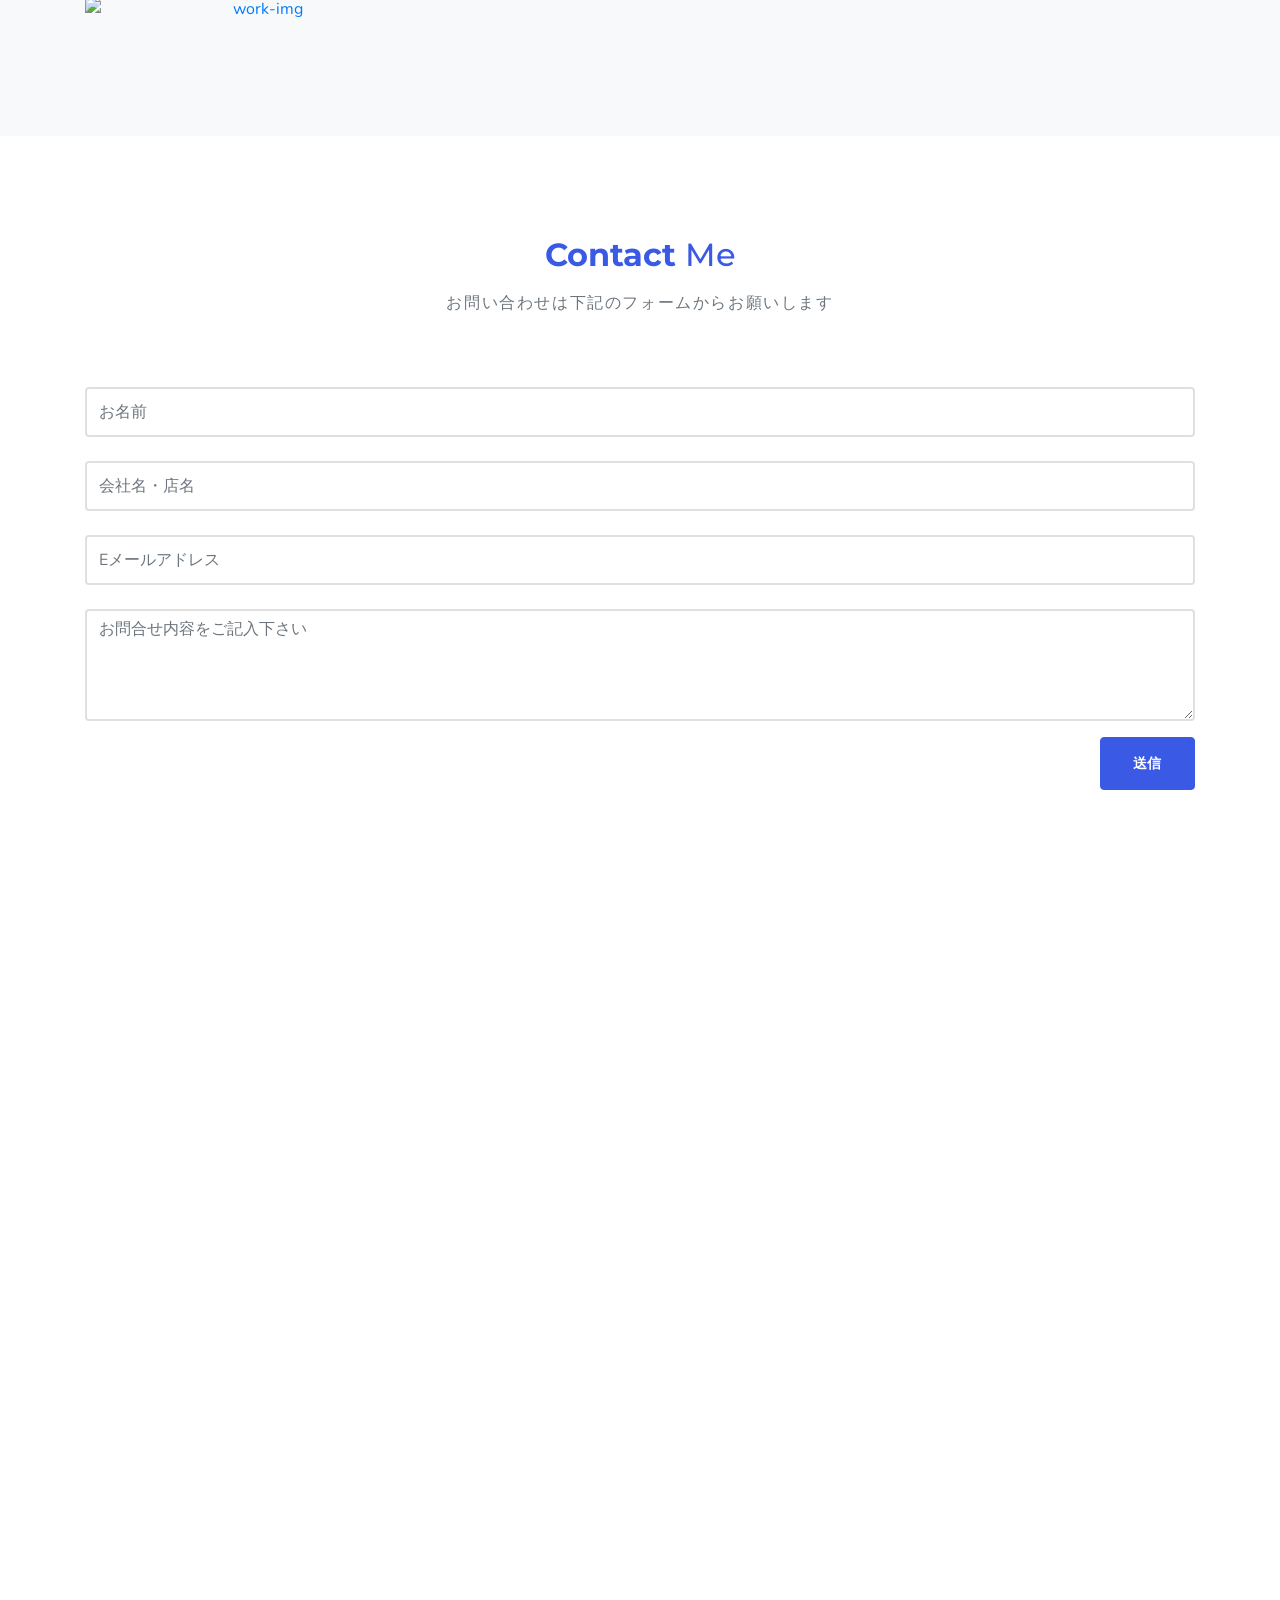
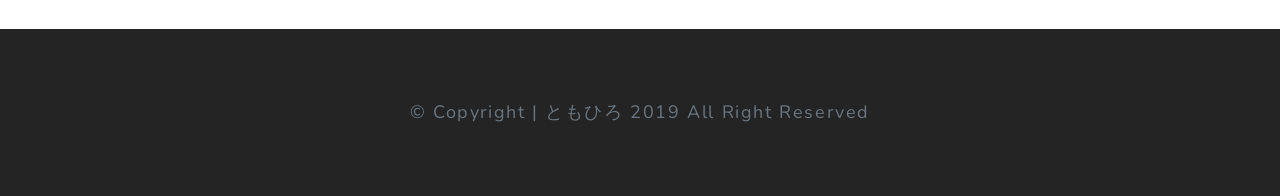
==== commit b79a87cb: "portfolio1 commit" ====
--- a/HTML/index_1.html
+++ b/HTML/index_1.html
@@ -98,7 +98,7 @@
                             <div class="col-lg-12">
                                 <div class="text-center header-content mx-auto">
                                     <h4 class="text-white first-title mb-4">ようこそ</h4>
-                                    <h1 class="header-name text-white text-capitalize mb-0"><span class="element font-weight-bold" data-elements="私はともひろ,社会人2年目,プログラミング学習中です"></span></h1>
+                                    <h1 class="header-name text-white text-capitalize mb-0">私はともひろ</h1>
                                     <p class="text-white mx-auto header-desc mt-4">プログラミング学習中のともひろです<br>こちらはポートフォリオサイトになります</p>
                                 </div>
                             </div>
